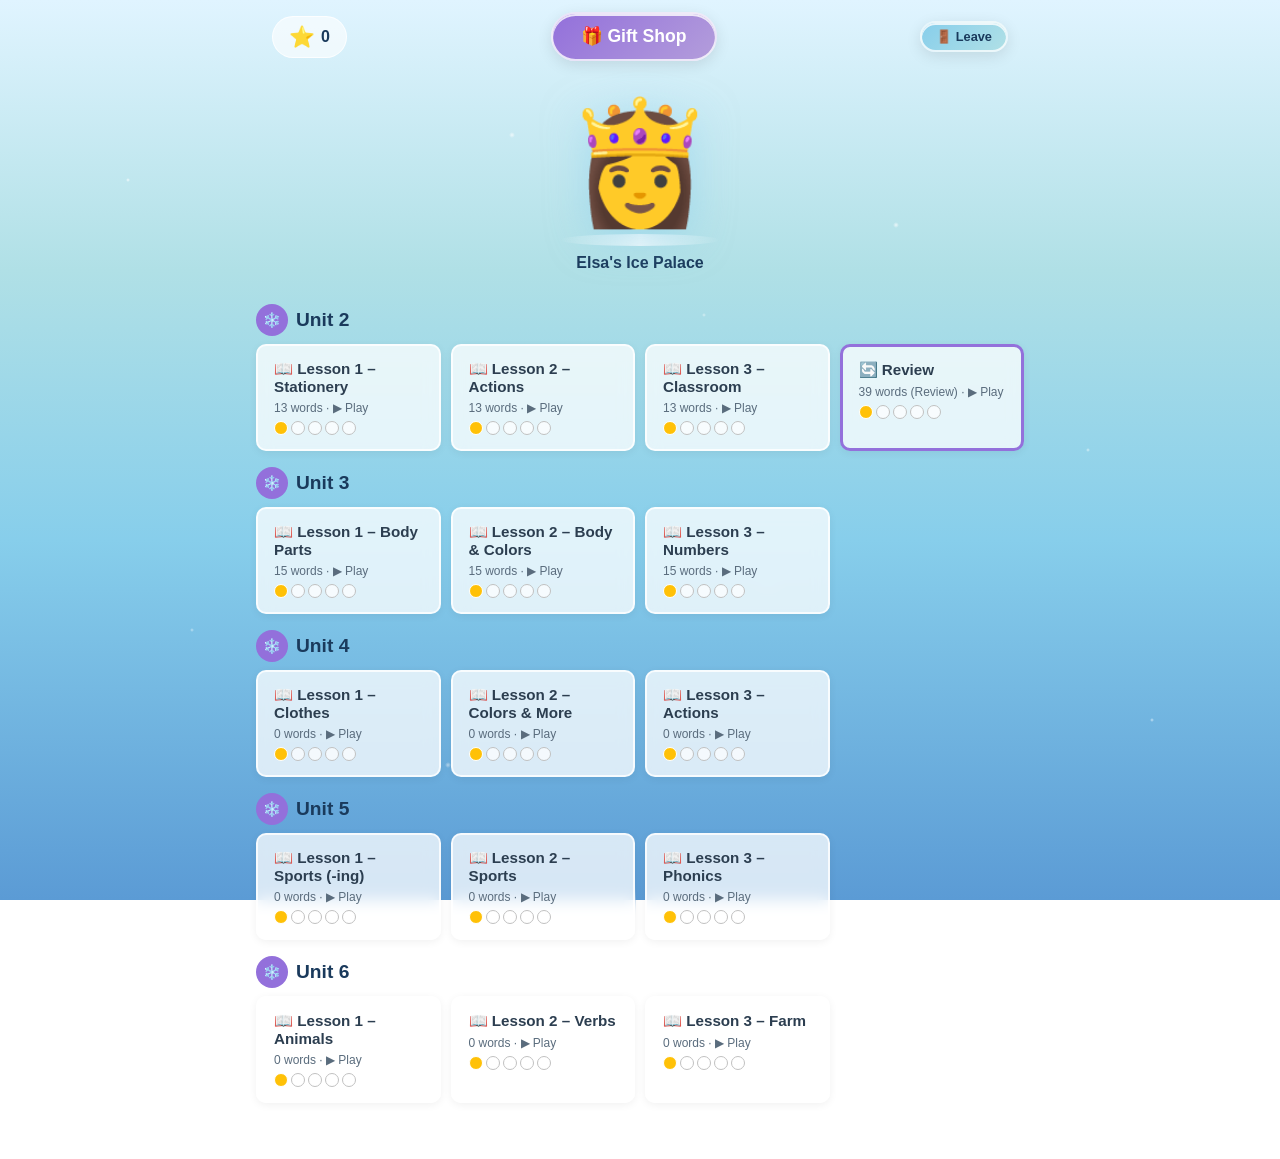
==== index.html @ 1f4bbca7 "Initial commit: Frozen Word Quest" ====
<!DOCTYPE html>
<html lang="en">
<head>
<meta charset="UTF-8">
<meta name="viewport" content="width=device-width, initial-scale=1.0">
<title>Frozen Word Quest — Elsa's Ice Palace</title>
<link rel="stylesheet" href="shared/frozen-theme.css">
<style>
  .container { max-width: 800px; margin: 0 auto; padding: 0 16px 40px; position: relative; z-index: 1; }

  /* Top bar */
  .top-bar {
    display: flex; justify-content: space-between; align-items: center;
    padding: 12px 16px; gap: 12px; flex-wrap: wrap;
  }

  /* Elsa's Castle */
  .elsa-stage {
    text-align: center; padding: 20px 16px; position: relative;
  }
  .elsa-figure {
    font-size: 120px; position: relative; display: inline-block;
    transition: all 0.4s;
    filter: drop-shadow(0 8px 20px rgba(135,206,235,0.5));
  }
  .elsa-platform {
    width: 160px; height: 12px; margin: 0 auto 8px;
    background: linear-gradient(90deg, transparent, rgba(255,255,255,0.4), rgba(255,255,255,0.8), rgba(255,255,255,0.4), transparent);
    border-radius: 50%;
  }

  /* Snowflakes around Elsa */
  .snowflake-deco {
    position: absolute; font-size: 28px; animation: floatSnow 3s ease-in-out infinite;
  }
  .snowflake-deco:nth-child(1) { top: 10px; left: 10px; animation-delay: 0s; }
  .snowflake-deco:nth-child(2) { top: 20px; right: 10px; animation-delay: 0.8s; }
  .snowflake-deco:nth-child(3) { bottom: 30px; left: 0; animation-delay: 1.6s; }
  .snowflake-deco:nth-child(4) { bottom: 20px; right: 5px; animation-delay: 2.4s; }
  @keyframes floatSnow {
    0%,100% { transform: translateY(0) rotate(0deg); opacity: 0.7; }
    50% { transform: translateY(-12px) rotate(180deg); opacity: 1; }
  }

  /* Unit & Lesson grid */
  .unit-section { margin-top: 12px; }
  .unit-section h2 {
    font-size: 1.2rem; color: var(--deep-blue); margin-bottom: 8px;
    display: flex; align-items: center; gap: 8px;
  }
  .unit-section h2 .unit-num {
    display: inline-flex; width: 32px; height: 32px; border-radius: 50%;
    background: var(--frost-purple); color: white; align-items: center; justify-content: center;
    font-size: 0.9rem;
  }
  .unit-section.locked h2 .unit-num { background: #aaa; }
  .unit-section.locked { opacity: 0.6; }

  .lesson-grid {
    display: grid; grid-template-columns: repeat(auto-fill, minmax(180px, 1fr));
    gap: 10px; margin-bottom: 16px;
  }
  .lesson-card {
    display: flex; flex-direction: column; gap: 6px;
    padding: 14px 16px;
    background: rgba(255,255,255,0.75);
    backdrop-filter: blur(8px);
    border-radius: var(--radius-sm);
    border: 2px solid rgba(255,255,255,0.8);
    cursor: pointer;
    transition: all 0.2s;
    text-decoration: none;
    color: var(--text-dark);
    box-shadow: 0 2px 8px rgba(0,0,0,0.06);
  }
  .lesson-card:hover {
    transform: translateY(-2px);
    box-shadow: var(--shadow-lg);
  }
  .lesson-card.locked {
    opacity: 0.5; cursor: not-allowed;
    pointer-events: none;
    filter: grayscale(40%);
  }
  .lesson-card .lesson-title {
    font-weight: 700; font-size: 0.95rem;
  }
  .lesson-card .lesson-subtitle {
    font-size: 0.75rem; color: var(--text-light);
  }
  .lesson-card .stage-dots {
    display: flex; gap: 3px;
  }
  .stage-dot {
    width: 14px; height: 14px; border-radius: 50%;
    background: rgba(255,255,255,0.7);
    border: 1.5px solid var(--frost-silver);
  }
  .stage-dot.done {
    background: var(--correct-green); border-color: white;
  }
  .stage-dot.current {
    background: var(--star-yellow); border-color: white;
  }

  /* Gift Shop Modal */
  .modal-overlay {
    display: none; position: fixed; top: 0; left: 0;
    width: 100%; height: 100%; z-index: 1000;
    background: rgba(0,0,0,0.5);
    justify-content: center; align-items: center;
  }
  .modal-overlay.show { display: flex; }

  .modal {
    background: white;
    border-radius: var(--radius);
    padding: 24px;
    max-width: 580px; width: 94%; max-height: 88vh;
    overflow-y: auto;
    box-shadow: var(--shadow-lg);
    position: relative;
    border: 3px solid var(--ice-light);
  }
  .modal h3 {
    text-align: center; font-size: 1.3rem; color: var(--deep-blue); margin-bottom: 16px;
  }
  .modal .close-btn {
    position: absolute; top: 12px; right: 16px;
    font-size: 1.5rem; cursor: pointer; color: var(--text-light);
    background: none; border: none;
  }
  .shop-grid {
    display: grid; grid-template-columns: repeat(auto-fill, minmax(120px, 1fr));
    gap: 10px;
  }
  .shop-item {
    display: flex; flex-direction: column; align-items: center; gap: 4px;
    padding: 12px 8px; border-radius: var(--radius-sm);
    background: var(--snow-white); border: 2px solid var(--ice-light);
    cursor: pointer; transition: all 0.2s;
  }
  .shop-item:hover { transform: translateY(-2px); box-shadow: var(--shadow); }
  .shop-item.owned { border-color: var(--correct-green); background: #E8F5E9; }
  .shop-item .item-emoji { font-size: 2rem; }
  .shop-item .item-name { font-size: 0.75rem; font-weight: 600; text-align: center; }
  .shop-item .item-cost { font-size: 0.7rem; color: var(--gold); }

  /* Equipped badge */
  .equipped-badge {
    font-size: 0.65rem; background: var(--frost-purple); color: white;
    padding: 2px 8px; border-radius: 10px;
  }

  /* Tab navigation for shop */
  .shop-tabs {
    display: flex; gap: 4px; margin-bottom: 12px; justify-content: center;
  }
  .shop-tab {
    padding: 6px 16px; border-radius: 16px;
    background: rgba(255,255,255,0.6); border: 1px solid var(--ice-light);
    cursor: pointer; font-size: 0.85rem; font-weight: 600;
    transition: all 0.2s;
  }
  .shop-tab.active {
    background: var(--frost-purple); color: white; border-color: var(--frost-purple);
  }

  /* Sparkle animation for earning stars */
  .stars-earned {
    position: fixed; top: 50%; left: 50%; transform: translate(-50%, -50%);
    font-size: 3rem; z-index: 2000; pointer-events: none;
    animation: starUp 1.5s ease-out forwards;
  }
  @keyframes starUp {
    0% { opacity: 1; transform: translate(-50%,-50%) scale(0.5); }
    50% { opacity: 1; transform: translate(-50%,-80%) scale(1.3); }
    100% { opacity: 0; transform: translate(-50%,-120%) scale(0.8); }
  }
</style>
</head>
<body>

<div class="container">

  <!-- Top Bar -->
  <div class="top-bar">
    <div class="star-bar" id="starBar">
      <span class="star-icon">⭐</span>
      <span id="starCount">0</span>
    </div>
    <button class="ice-btn purple" onclick="openShop()">🎁 Gift Shop</button>
    <button class="ice-btn" onclick="logout()" style="font-size:0.8rem;padding:6px 14px;">🚪 Leave</button>
  </div>

  <!-- Elsa Stage -->
  <div class="elsa-stage">
    <div class="elsa-figure" id="elsaFigure">👸</div>
    <div class="elsa-platform"></div>
    <p style="color:var(--deep-blue);font-weight:700;margin-top:4px;">Elsa's Ice Palace</p>
  </div>

  <!-- Unit & Lesson Grid -->
  <div id="unitGrid"></div>

</div>

<!-- Gift Shop Modal -->
<div class="modal-overlay" id="shopModal">
  <div class="modal" id="shopModalInner">
    <button class="close-btn" onclick="closeShop()">✕</button>
    <h3>🎁 Elsa's Gift Shop</h3>
    <div class="star-bar" style="justify-content:center;margin-bottom:12px;">
      <span class="star-icon">⭐</span>
      <span id="shopStarCount">0</span>
      <span>available</span>
    </div>

    <!-- Main Tabs -->
    <div class="shop-tabs" id="mainTabs">
      <button class="shop-tab active" data-maintab="shop" onclick="switchMainTab('shop')">🛍️ Shop</button>
      <button class="shop-tab" data-maintab="inventory" onclick="switchMainTab('inventory')">🎒 My Items</button>
      <button class="shop-tab" data-maintab="dressup" onclick="switchMainTab('dressup')">👗 Dress Up</button>
    </div>

    <!-- Sub-tabs for Shop (food/clothes/accessories) -->
    <div class="shop-tabs" id="subTabs">
      <button class="shop-tab active" data-shoptab="food" onclick="switchShopTab('food')">🍰 Food</button>
      <button class="shop-tab" data-shoptab="clothes" onclick="switchShopTab('clothes')">👗 Clothes</button>
      <button class="shop-tab" data-shoptab="accessories" onclick="switchShopTab('accessories')">💎 Accessories</button>
    </div>

    <!-- Shop Grid -->
    <div class="shop-grid" id="shopGrid"></div>

    <!-- Inventory Grid -->
    <div class="shop-grid" id="inventoryGrid" style="display:none;"></div>

    <!-- Dress Up Area -->
    <div id="dressupArea" style="display:none;text-align:center;">
      <div id="elsaFullBody" style="position:relative;width:240px;height:340px;margin:8px auto;">
        <!-- Head -->
        <div id="elsaHead" style="position:absolute;top:0;left:50%;transform:translateX(-50%);width:80px;height:80px;background:#FFE0BD;border-radius:50%;border:2px solid #E8C9A0;z-index:5;">
          <!-- Hair -->
          <div style="position:absolute;top:-10px;left:-6px;width:92px;height:55px;background:#FFD54F;border-radius:50% 50% 0 0;"></div>
          <!-- Braid -->
          <div style="position:absolute;top:28px;left:-12px;width:14px;height:55px;background:#FFD54F;border-radius:0 0 7px 7px;"></div>
          <!-- Eyes -->
          <div style="position:absolute;top:30px;left:18px;width:8px;height:10px;background:white;border-radius:50%;"></div>
          <div style="position:absolute;top:31px;left:20px;width:4px;height:4px;background:#333;border-radius:50%;"></div>
          <div style="position:absolute;top:30px;left:48px;width:8px;height:10px;background:white;border-radius:50%;"></div>
          <div style="position:absolute;top:31px;left:50px;width:4px;height:4px;background:#333;border-radius:50%;"></div>
          <!-- Smile -->
          <div style="position:absolute;top:46px;left:28px;width:18px;height:7px;border-bottom:2.5px solid #E57373;border-radius:0 0 9px 9px;"></div>
          <!-- Blush -->
          <div style="position:absolute;top:38px;left:10px;width:11px;height:6px;background:#FFCDD2;border-radius:50%;opacity:0.6;"></div>
          <div style="position:absolute;top:38px;left:54px;width:11px;height:6px;background:#FFCDD2;border-radius:50%;opacity:0.6;"></div>
        </div>
        <!-- Neck -->
        <div style="position:absolute;top:78px;left:50%;transform:translateX(-50%);width:20px;height:14px;background:#FFE0BD;z-index:4;"></div>
        <!-- Body/Torso -->
        <div id="elsaTorso" style="position:absolute;top:90px;left:50%;transform:translateX(-50%);width:66px;height:70px;background:#64B5F6;border-radius:14px 14px 3px 3px;z-index:3;">
          <!-- Belt -->
          <div style="position:absolute;top:0;left:7px;width:52px;height:5px;background:#0D47A1;border-radius:2px;"></div>
          <!-- Snowflake -->
          <div style="position:absolute;top:22px;left:20px;font-size:18px;color:white;opacity:0.3;">❄</div>
        </div>
        <!-- Arms -->
        <div style="position:absolute;top:96px;left:62px;width:13px;height:52px;background:#FFE0BD;border-radius:6px;z-index:2;"></div>
        <div style="position:absolute;top:96px;right:62px;width:13px;height:52px;background:#FFE0BD;border-radius:6px;z-index:2;"></div>
        <!-- Dress/skirt overlay -->
        <div id="elsaClothesLayer" style="position:absolute;top:80px;left:50%;transform:translateX(-50%);font-size:90px;z-index:4;pointer-events:none;line-height:1;"></div>
        <!-- Legs -->
        <div style="position:absolute;top:158px;left:54px;width:14px;height:50px;background:#FFE0BD;border-radius:7px;z-index:2;"></div>
        <div style="position:absolute;top:158px;right:54px;width:14px;height:50px;background:#FFE0BD;border-radius:7px;z-index:2;"></div>
        <!-- Shoes -->
        <div style="position:absolute;top:204px;left:48px;width:22px;height:10px;background:#1565C0;border-radius:10px 4px 4px 10px;z-index:2;"></div>
        <div style="position:absolute;top:204px;right:48px;width:22px;height:10px;background:#1565C0;border-radius:4px 10px 10px 4px;z-index:2;"></div>
        <!-- Accessory overlay -->
        <div id="elsaAccLayer" style="position:absolute;top:-22px;left:50%;transform:translateX(-50%);font-size:42px;z-index:6;pointer-events:none;line-height:1;"></div>
      </div>
      <p style="font-size:0.8rem;color:var(--text-light);margin-top:4px;">Click an item below to dress Elsa</p>
      <div class="shop-grid" id="dressupItems"></div>
    </div>
  </div>
</div>

<script src="data/words.js"></script>
<script src="shared/storage.js"></script>
<script src="shared/tts.js"></script>

<script>
// ========================================
// Login check — skip for debugging
// ========================================
const SKIP_LOGIN = true;

// ========================================
// Init
// ========================================
const state = Storage.load();

function init() {
  try {
    var nUnits = typeof WORD_DATA !== 'undefined' ? Object.keys(WORD_DATA).length : 'WORD_DATA undefined!';
    document.getElementById('elsaFigure').textContent = '👸 v' + nUnits;
    updateStarDisplay();
    renderUnits();
  } catch(e) {
    document.getElementById('unitGrid').innerHTML = '<div class="frost-card" style="margin:20px;padding:20px;background:#FFEBEE;border:3px solid #F44336;"><h2>❌ Error</h2><p>' + e.message + '</p></div>';
  }
}

function logout() {
  localStorage.removeItem('frozen_word_quest_login');
  window.location.href = 'login.html';
}

function updateStarDisplay() {
  const s = Storage.load();
  document.getElementById('starCount').textContent = s.stars;
  document.getElementById('shopStarCount').textContent = s.stars;
}

function renderUnits() {
  const grid = document.getElementById('unitGrid');
  grid.innerHTML = '';

  for (const [unitId, unitData] of Object.entries(WORD_DATA)) {
    const section = document.createElement('div');
    section.className = 'unit-section';
    section.innerHTML = `
      <h2>
        <span class="unit-num">❄️</span>
        ${unitData.title}
      </h2>
    `;

    const lessonGrid = document.createElement('div');
    lessonGrid.className = 'lesson-grid';

    for (const [lessonId, lessonData] of Object.entries(unitData.lessons)) {
      const isReview = lessonId === 'review';
      const hasWords = isReview || (lessonData.words && lessonData.words.length > 0);

      // Get progress
      const prog = Storage.getProgress(unitId, lessonId);
      const stages = ['story','listen','wordsearch','match','boss'];
      const completedStages = stages.filter(s => prog[s] !== undefined).length;
      const lessonCompleted = prog.completed;

      const card = document.createElement('a');
      card.className = 'lesson-card';
      if (isReview) card.style.borderColor = 'var(--frost-purple)';
      if (isReview) card.style.borderWidth = '3px';

      if (hasWords) {
        card.href = isReview
          ? `stages/1-flashcard.html?unit=${unitId}&lesson=review`
          : `stages/1-story.html?unit=${unitId}&lesson=${lessonId}`;
      }

      // Stage dots
      let dotsHtml = '';
      stages.forEach((s, i) => {
        let dotClass = '';
        if (prog[s] !== undefined) dotClass = 'done';
        else if (!lessonCompleted && i === completedStages) dotClass = 'current';
        dotsHtml += `<span class="stage-dot ${dotClass}"></span>`;
      });

      const wordCount = isReview ? '39 words (Review)' : (lessonData.words ? lessonData.words.length + ' words' : 'Coming soon');
      card.innerHTML = `
        <div class="lesson-title">${isReview ? '🔄 ' : '📖 '}${lessonData.title}</div>
        <div class="lesson-subtitle">${wordCount} · ${lessonCompleted ? '✅ Complete' : (completedStages > 0 ? completedStages + '/5 done' : '▶ Play')}</div>
        <div class="stage-dots">${dotsHtml}</div>
      `;

      lessonGrid.appendChild(card);
    }

    section.appendChild(lessonGrid);
    grid.appendChild(section);
  }
}

// ========================================
// Gift Shop
// ========================================
let currentMainTab = 'shop';
let currentShopCategory = 'food';

function openShop() {
  document.getElementById('shopModal').classList.add('show');
  document.getElementById('shopStarCount').textContent = Storage.load().stars;
  switchMainTab('shop');
}

function closeShop() {
  document.getElementById('shopModal').classList.remove('show');
  updateStarDisplay();
  renderUnits();
  updateElsaAppearance();
}

// Main tab switch: Shop / Inventory / Dress Up
function switchMainTab(tab) {
  currentMainTab = tab;
  // Highlight tab
  document.querySelectorAll('#mainTabs .shop-tab').forEach(t => {
    t.classList.toggle('active', t.dataset.maintab === tab);
  });
  // Show/hide sections
  document.getElementById('subTabs').style.display = tab === 'shop' ? 'flex' : 'none';
  document.getElementById('shopGrid').style.display = tab === 'shop' ? 'grid' : 'none';
  document.getElementById('inventoryGrid').style.display = tab === 'inventory' ? 'grid' : 'none';
  document.getElementById('dressupArea').style.display = tab === 'dressup' ? 'block' : 'none';

  if (tab === 'shop') renderShop();
  if (tab === 'inventory') renderInventory();
  if (tab === 'dressup') renderDressUp();
}

// Shop sub-tabs
function switchShopTab(cat) {
  currentShopCategory = cat;
  document.querySelectorAll('#subTabs .shop-tab').forEach(t => {
    t.classList.toggle('active', t.dataset.shoptab === cat);
  });
  renderShop();
}

// Render shop (buy items)
function renderShop() {
  const grid = document.getElementById('shopGrid');
  const s = Storage.load();
  const items = GIFT_SHOP[currentShopCategory];

  grid.innerHTML = items.map(item => {
    const owned = s.inventory.includes(item.id);
    const canBuy = !owned && s.stars >= item.cost;

    return `
      <div class="shop-item ${owned ? 'owned' : ''}" onclick="${owned ? '' : `buyItem('${item.id}', '${currentShopCategory}')`}">
        <span class="item-emoji">${item.emoji}</span>
        <span class="item-name">${item.name}</span>
        ${owned ? '<span class="equipped-badge" style="background:#4CAF50;">Owned</span>' :
          `<span class="item-cost">⭐ ${item.cost}</span>`}
      </div>
    `;
  }).join('');
}

function buyItem(itemId, category) {
  const result = Storage.buyItem(itemId, category);
  if (result.success) {
    const item = GIFT_SHOP[category].find(i => i.id === itemId);
    showStarsEarned(-1 * item.cost);
    updateStarDisplay();
    renderShop();
  } else {
    alert(result.reason === 'Not enough stars' ? 'Not enough stars! ⭐ Complete more stages to earn stars.' : result.reason);
  }
}

// Render inventory (my items)
function renderInventory() {
  const grid = document.getElementById('inventoryGrid');
  const s = Storage.load();
  let allOwned = [];

  for (const [cat, items] of Object.entries(GIFT_SHOP)) {
    items.forEach(item => {
      if (s.inventory.includes(item.id)) {
        allOwned.push({ ...item, category: cat });
      }
    });
  }

  if (allOwned.length === 0) {
    grid.innerHTML = '<p style="text-align:center;color:var(--text-light);grid-column:1/-1;padding:20px;">No items yet. Earn stars and buy gifts!</p>';
    return;
  }

  grid.innerHTML = allOwned.map(item => {
    const equipped = (item.category === 'clothes' && s.outfit.clothes === item.id) ||
                    (item.category === 'accessories' && s.outfit.accessory === item.id);
    return `
      <div class="shop-item owned">
        <span class="item-emoji">${item.emoji}</span>
        <span class="item-name">${item.name}</span>
        ${equipped ? '<span class="equipped-badge">Wearing</span>' :
          `<span class="equipped-badge" style="background:#4CAF50;">Owned</span>`}
      </div>
    `;
  }).join('');
}

// Render dress-up area
function renderDressUp() {
  const s = Storage.load();
  const grid = document.getElementById('dressupItems');

  // Update Elsa's look
  updateDressUpElsa();

  // Show owned clothes + accessories
  let dressItems = [];
  for (const cat of ['clothes', 'accessories']) {
    GIFT_SHOP[cat].forEach(item => {
      if (s.inventory.includes(item.id)) {
        dressItems.push({ ...item, category: cat });
      }
    });
  }

  if (dressItems.length === 0) {
    grid.innerHTML = '<p style="text-align:center;color:var(--text-light);grid-column:1/-1;padding:20px;">Buy some clothes first! Go to 🛍️ Shop.</p>';
    return;
  }

  grid.innerHTML = dressItems.map(item => {
    const equipped = (item.category === 'clothes' && s.outfit.clothes === item.id) ||
                    (item.category === 'accessories' && s.outfit.accessory === item.id);
    return `
      <div class="shop-item ${equipped ? 'owned' : ''}"
           style="${equipped ? 'border-color:var(--frost-purple);border-width:3px;' : ''}"
           onclick="equipOnElsa('${item.id}', '${item.category}')">
        <span class="item-emoji">${item.emoji}</span>
        <span class="item-name">${item.name}</span>
        ${equipped ? '<span class="equipped-badge">Wearing</span>' : '<span style="font-size:0.65rem;color:var(--frost-purple);">Tap to wear</span>'}
      </div>
    `;
  }).join('');
}

function equipOnElsa(itemId, category) {
  const s = Storage.load();
  // If already equipped, unequip it
  if ((category === 'clothes' && s.outfit.clothes === itemId) ||
      (category === 'accessories' && s.outfit.accessory === itemId)) {
    Storage.equipOutfit(category, null);
  } else {
    Storage.equipOutfit(category, itemId);
  }
  renderDressUp();
  updateElsaAppearance();
  updateDressUpElsa();
}

function updateDressUpElsa() {
  const s = Storage.load();
  const accLayer = document.getElementById('elsaAccLayer');
  const clothLayer = document.getElementById('elsaClothesLayer');

  if (s.outfit.accessory) {
    const acc = GIFT_SHOP.accessories.find(i => i.id === s.outfit.accessory);
    accLayer.textContent = acc ? acc.emoji : '';
  } else {
    accLayer.textContent = '';
  }

  if (s.outfit.clothes) {
    const cloth = GIFT_SHOP.clothes.find(i => i.id === s.outfit.clothes);
    clothLayer.textContent = cloth ? cloth.emoji : '';
  } else {
    clothLayer.textContent = '';
  }
}

// Update main page Elsa — always show just the basic Elsa
function updateElsaAppearance() {
  document.getElementById('elsaFigure').textContent = '👸';
}

// Allow equipping null (unequip) in storage
// (storage.js already handles this — equipOutfit with null works)

function showStarsEarned(amount) {
  const el = document.createElement('div');
  el.className = 'stars-earned';
  el.textContent = amount > 0 ? `+${amount} ⭐` : `${amount} ⭐`;
  document.body.appendChild(el);
  setTimeout(() => el.remove(), 1500);
}

// Init on load
init();
updateElsaAppearance();
</script>

</body>
</html>
---- shared/frozen-theme.css ----
/* ========================================
   Frozen (冰雪奇缘) Theme — Word Game
   ======================================== */

:root {
  --ice-blue: #87CEEB;
  --ice-light: #B0E0E6;
  --ice-pale: #E0F4FF;
  --snow-white: #F5F9FC;
  --frost-purple: #9370DB;
  --frost-purple-light: #B39DDB;
  --frost-silver: #C0C0C0;
  --deep-blue: #1a3a5c;
  --gold: #FFD700;
  --gold-light: #FFED4A;
  --star-yellow: #FFC107;
  --correct-green: #4CAF50;
  --wrong-red: #F44336;
  --text-dark: #2c3e50;
  --text-light: #5a6c7d;
  --shadow: 0 4px 15px rgba(0,0,0,0.1);
  --shadow-lg: 0 8px 30px rgba(0,0,0,0.15);
  --radius: 16px;
  --radius-sm: 10px;
}

* { margin: 0; padding: 0; box-sizing: border-box; }

body {
  font-family: 'Segoe UI', 'PingFang SC', 'Microsoft YaHei', sans-serif;
  background: linear-gradient(180deg, #E0F4FF 0%, #B0E0E6 30%, #87CEEB 60%, #5B9BD5 100%);
  background-attachment: fixed;
  min-height: 100vh;
  color: var(--text-dark);
  overflow-x: hidden;
  position: relative;
}

/* Snowflake background animation */
body::before {
  content: '';
  position: fixed; top: 0; left: 0; width: 100%; height: 100%;
  pointer-events: none; z-index: 0;
  background-image:
    radial-gradient(2px 2px at 10% 20%, rgba(255,255,255,0.8), transparent),
    radial-gradient(2px 2px at 25% 45%, rgba(255,255,255,0.6), transparent),
    radial-gradient(3px 3px at 40% 15%, rgba(255,255,255,0.7), transparent),
    radial-gradient(2px 2px at 55% 35%, rgba(255,255,255,0.5), transparent),
    radial-gradient(3px 3px at 70% 25%, rgba(255,255,255,0.7), transparent),
    radial-gradient(2px 2px at 85% 50%, rgba(255,255,255,0.6), transparent),
    radial-gradient(2px 2px at 15% 70%, rgba(255,255,255,0.5), transparent),
    radial-gradient(3px 3px at 60% 65%, rgba(255,255,255,0.7), transparent),
    radial-gradient(2px 2px at 90% 80%, rgba(255,255,255,0.6), transparent),
    radial-gradient(3px 3px at 35% 85%, rgba(255,255,255,0.5), transparent);
  animation: snowDrift 20s linear infinite;
}

@keyframes snowDrift {
  0% { transform: translateY(0); }
  100% { transform: translateY(-30px); }
}

/* Frosted glass card */
.frost-card {
  background: rgba(255,255,255,0.75);
  backdrop-filter: blur(12px);
  -webkit-backdrop-filter: blur(12px);
  border-radius: var(--radius);
  border: 2px solid rgba(255,255,255,0.8);
  box-shadow: var(--shadow), inset 0 1px 0 rgba(255,255,255,0.6);
  padding: 24px;
}

/* Ice button */
.ice-btn {
  display: inline-flex; align-items: center; justify-content: center; gap: 8px;
  padding: 12px 28px;
  background: linear-gradient(135deg, var(--ice-blue), var(--ice-light));
  border: 2px solid rgba(255,255,255,0.8);
  border-radius: 32px;
  color: var(--deep-blue);
  font-size: 1.1rem; font-weight: 700;
  cursor: pointer;
  box-shadow: var(--shadow), inset 0 2px 0 rgba(255,255,255,0.8);
  transition: all 0.2s;
  position: relative; z-index: 1;
  user-select: none;
  text-decoration: none;
}
.ice-btn:hover {
  transform: translateY(-2px);
  box-shadow: var(--shadow-lg), inset 0 2px 0 rgba(255,255,255,0.8);
}
.ice-btn:active {
  transform: translateY(0);
  box-shadow: 0 2px 6px rgba(0,0,0,0.1);
}
.ice-btn.purple {
  background: linear-gradient(135deg, var(--frost-purple), var(--frost-purple-light));
  color: white;
}
.ice-btn.gold {
  background: linear-gradient(135deg, var(--gold), var(--gold-light));
  color: var(--deep-blue);
}
.ice-btn:disabled {
  opacity: 0.5; cursor: not-allowed; pointer-events: none;
}

/* Snowflake decoration */
.snowflake-icon {
  font-size: 1.4em;
  animation: spin 8s linear infinite;
  display: inline-block;
}
@keyframes spin {
  from { transform: rotate(0deg); }
  to { transform: rotate(360deg); }
}

/* Star display */
.star-bar {
  display: flex; align-items: center; gap: 6px;
  padding: 8px 16px;
  background: rgba(255,255,255,0.6);
  border-radius: 24px;
  font-weight: 700; font-size: 1rem;
  color: var(--deep-blue);
  border: 1px solid rgba(255,255,255,0.8);
}
.star-bar .star-icon { font-size: 1.3em; }

/* Page header */
.page-header {
  text-align: center; padding: 20px 16px 8px;
  position: relative; z-index: 1;
}
.page-header h1 {
  font-size: 1.8rem;
  color: var(--deep-blue);
  text-shadow: 0 2px 4px rgba(255,255,255,0.6);
}
.page-header .subtitle {
  color: var(--text-light); font-size: 0.95rem; margin-top: 4px;
}

/* Stage indicator pills */
.stage-pills {
  display: flex; justify-content: center; gap: 8px; flex-wrap: wrap;
  padding: 8px 16px; position: relative; z-index: 1;
}
.stage-pill {
  padding: 6px 14px; border-radius: 20px;
  background: rgba(255,255,255,0.5);
  font-size: 0.8rem; font-weight: 600;
  border: 1px solid rgba(255,255,255,0.6);
  color: var(--text-light);
}
.stage-pill.active {
  background: linear-gradient(135deg, var(--ice-blue), var(--ice-light));
  color: var(--deep-blue);
  border-color: white;
  box-shadow: 0 2px 8px rgba(135,206,235,0.4);
}
.stage-pill.done {
  background: var(--correct-green);
  color: white; border-color: white;
}

/* Word card */
.word-card {
  display: flex; flex-direction: column; align-items: center; gap: 4px;
  padding: 16px 20px;
  background: white;
  border-radius: var(--radius-sm);
  box-shadow: var(--shadow);
  border: 2px solid var(--ice-light);
  cursor: pointer;
  transition: all 0.2s;
  user-select: none;
  min-width: 80px;
}
.word-card:hover {
  transform: translateY(-3px);
  box-shadow: var(--shadow-lg);
  border-color: var(--ice-blue);
}
.word-card .word-emoji { font-size: 2.4rem; }

/* Custom SVG emoji */
.custom-emoji-svg {
  display: inline-block; vertical-align: middle;
}
/* Scene emoji (big) */
.scene-emoji .custom-emoji-svg { width: 72px; height: auto; }
/* Word choice emoji */
.choice-emoji .custom-emoji-svg,
.match-emoji .custom-emoji-svg { width: 48px; height: auto; }
/* Boss choice */
.boss-choice .custom-emoji-svg { width: 48px; height: auto; }
/* Review card */
.rev-emoji .custom-emoji-svg { width: 36px; height: auto; }
.word-card .word-en { font-size: 1.1rem; font-weight: 700; color: var(--deep-blue); }

/* Animation: pop-in */
@keyframes popIn {
  0% { transform: scale(0); opacity: 0; }
  60% { transform: scale(1.15); }
  100% { transform: scale(1); opacity: 1; }
}
.pop-in { animation: popIn 0.4s ease-out forwards; }

/* Animation: sparkle */
@keyframes sparkle {
  0%,100% { opacity: 1; transform: scale(1); }
  50% { opacity: 0.5; transform: scale(1.3); }
}
.sparkle { animation: sparkle 0.6s ease-in-out; }

/* Animation: shake */
@keyframes shake {
  0%,100% { transform: translateX(0); }
  20%,60% { transform: translateX(-6px); }
  40%,80% { transform: translateX(6px); }
}
.shake { animation: shake 0.4s ease; }

/* Snow overlay */
.snow-overlay {
  position: fixed; top: 0; left: 0; width: 100%; height: 100%;
  pointer-events: none; z-index: 9999;
}

/* Progress bar */
.progress-bar {
  width: 100%; height: 8px;
  background: rgba(255,255,255,0.5);
  border-radius: 4px; overflow: hidden;
}
.progress-bar .fill {
  height: 100%;
  background: linear-gradient(90deg, var(--ice-blue), var(--frost-purple));
  border-radius: 4px;
  transition: width 0.5s ease;
}

/* Responsive — phones */
@media (max-width: 600px) {
  .page-header h1 { font-size: 1.4rem; }
  .ice-btn { padding: 10px 20px; font-size: 0.95rem; }
  .frost-card { padding: 16px; }
}

/* iPad / Tablet */
@media (min-width: 601px) and (max-width: 1024px) {
  .container { max-width: 90vw; }
  .page-header h1 { font-size: 1.6rem; }
  .ice-btn { padding: 14px 30px; font-size: 1.1rem; min-height: 48px; }
  .word-btn { padding: 14px 26px; font-size: 1.15rem; min-height: 48px; }
  .word-choice { padding: 16px 18px; font-size: 1.15rem; min-height: 48px; }
  .speaker-btn { width: 80px; height: 80px; font-size: 2.5rem; }
  .letter-cell { width: 44px; height: 44px; font-size: 1.2rem; }
  .choice-card { padding: 22px 18px; }
  .boss-choice { padding: 18px 14px; font-size: 1.1rem; min-height: 52px; }
}

/* iPad touch optimization */
@media (hover: none) and (pointer: coarse) {
  .word-btn, .word-choice, .choice-card, .boss-choice, .match-card, .letter-cell {
    cursor: default;
    -webkit-tap-highlight-color: transparent;
  }
  .word-btn:active, .word-choice:active, .choice-card:active, .boss-choice:active {
    transform: scale(0.95);
  }
}
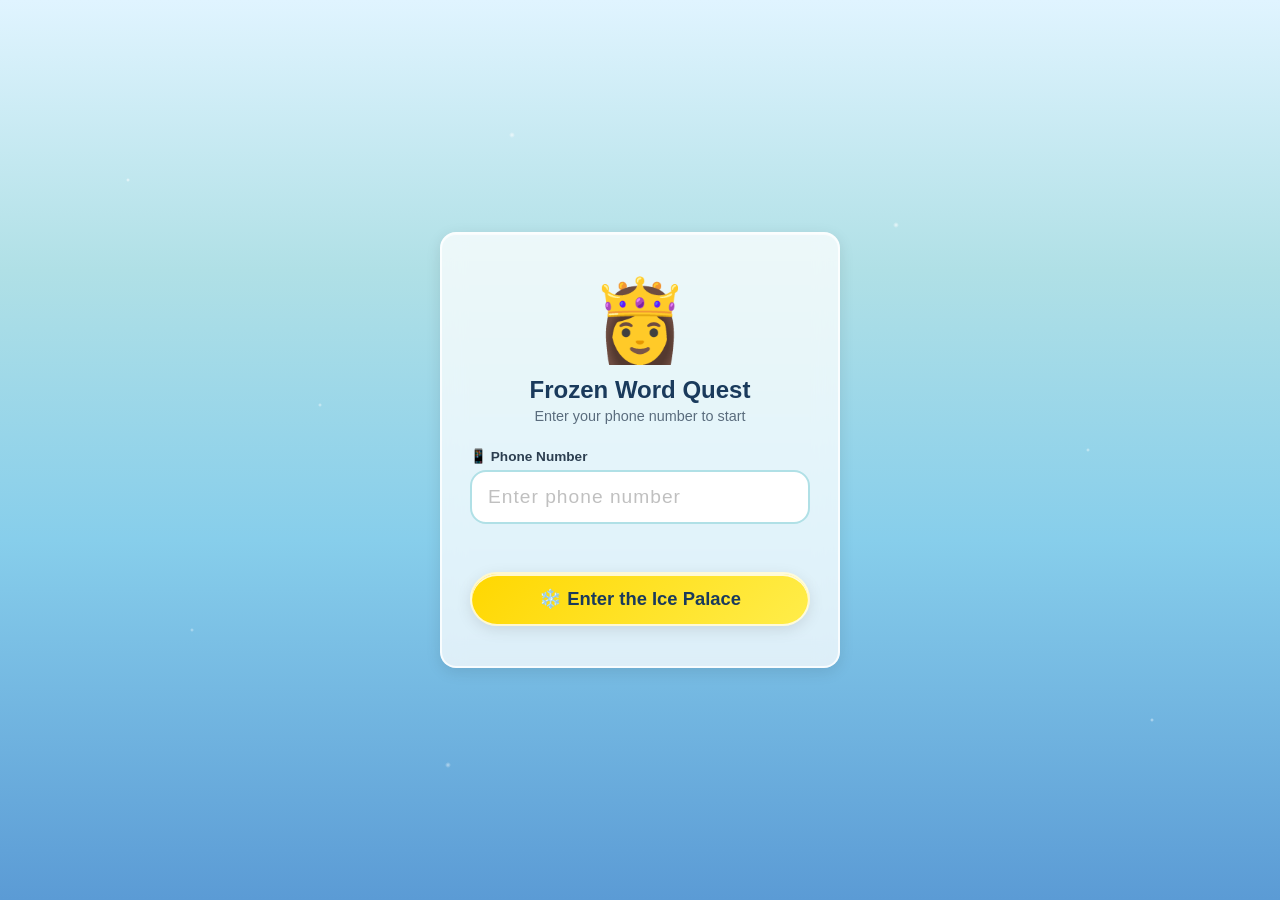
==== commit 5cb36043: "Add files via upload" ====
--- a/index.html
+++ b/index.html
@@ -291,9 +291,23 @@
 
 <script>
 // ========================================
-// Login check — skip for debugging
+// Login check
 // ========================================
-const SKIP_LOGIN = true;
+(function() {
+  const token = localStorage.getItem('frozen_word_quest_login');
+  if (!token) { window.location.href = 'login.html'; return; }
+  try {
+    const data = JSON.parse(atob(token));
+    if (!data.phone || data.expires <= Date.now()) {
+      localStorage.removeItem('frozen_word_quest_login');
+      window.location.href = 'login.html';
+      return;
+    }
+  } catch(e) {
+    window.location.href = 'login.html';
+    return;
+  }
+})();
 
 // ========================================
 // Init
@@ -301,14 +315,8 @@
 const state = Storage.load();
 
 function init() {
-  try {
-    var nUnits = typeof WORD_DATA !== 'undefined' ? Object.keys(WORD_DATA).length : 'WORD_DATA undefined!';
-    document.getElementById('elsaFigure').textContent = '👸 v' + nUnits;
-    updateStarDisplay();
-    renderUnits();
-  } catch(e) {
-    document.getElementById('unitGrid').innerHTML = '<div class="frost-card" style="margin:20px;padding:20px;background:#FFEBEE;border:3px solid #F44336;"><h2>❌ Error</h2><p>' + e.message + '</p></div>';
-  }
+  updateStarDisplay();
+  renderUnits();
 }
 
 function logout() {
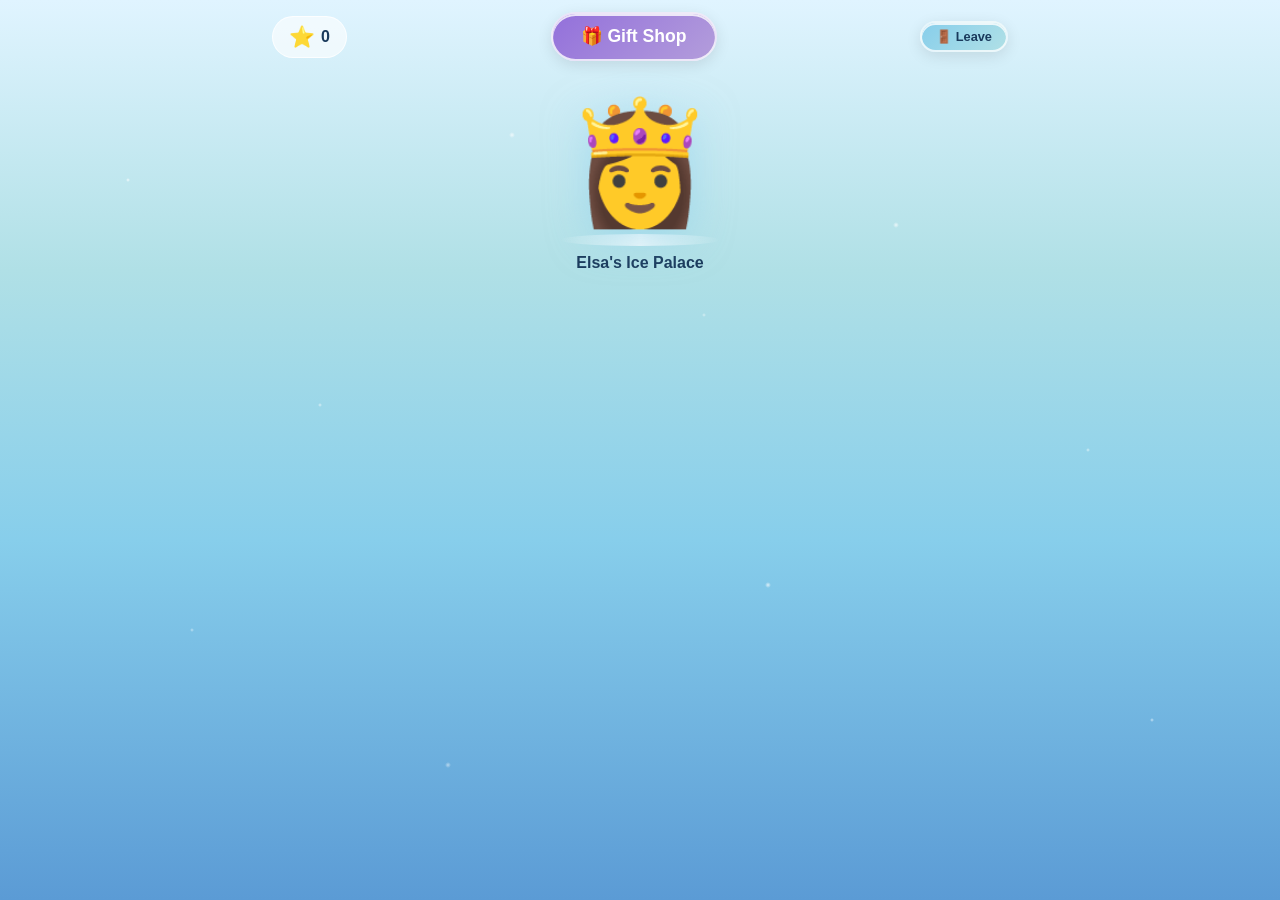
==== commit fd1351dc: "Fix: proper directory structure" ====
--- a/index.html
+++ b/index.html
@@ -291,6 +291,11 @@
 
 <script>
 // ========================================
+<<<<<<< HEAD
+// Login check — skip for debugging
+// ========================================
+const SKIP_LOGIN = true;
+=======
 // Login check
 // ========================================
 (function() {
@@ -308,6 +313,7 @@
     return;
   }
 })();
+>>>>>>> 5cb36043183cd7e51c05900e5e5d95ab3cbd5e2f
 
 // ========================================
 // Init
@@ -315,8 +321,19 @@
 const state = Storage.load();
 
 function init() {
+<<<<<<< HEAD
+  try {
+    var nUnits = typeof WORD_DATA !== 'undefined' ? Object.keys(WORD_DATA).length : 'WORD_DATA undefined!';
+    document.getElementById('elsaFigure').textContent = '👸 v' + nUnits;
+    updateStarDisplay();
+    renderUnits();
+  } catch(e) {
+    document.getElementById('unitGrid').innerHTML = '<div class="frost-card" style="margin:20px;padding:20px;background:#FFEBEE;border:3px solid #F44336;"><h2>❌ Error</h2><p>' + e.message + '</p></div>';
+  }
+=======
   updateStarDisplay();
   renderUnits();
+>>>>>>> 5cb36043183cd7e51c05900e5e5d95ab3cbd5e2f
 }
 
 function logout() {
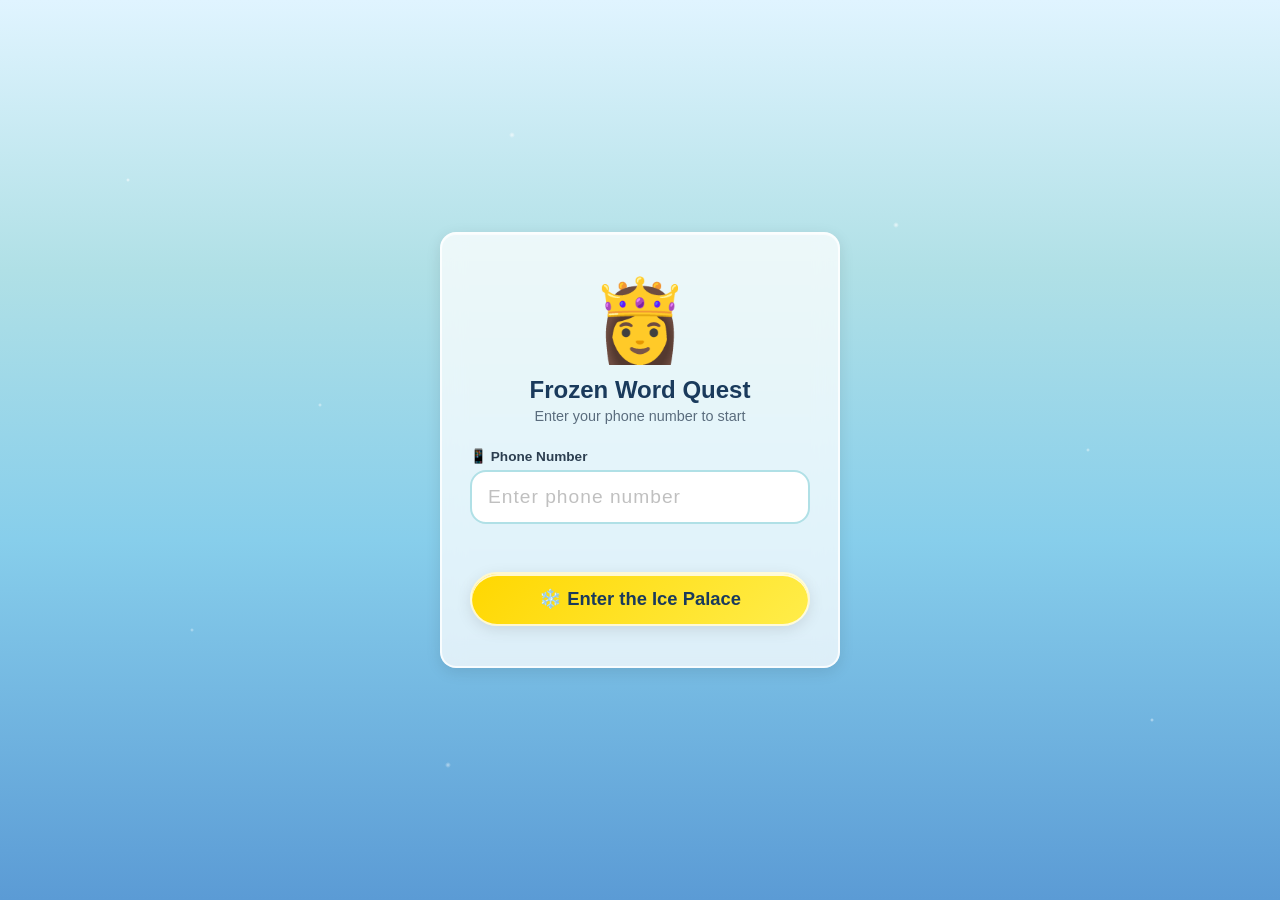
==== commit 7f023161: "Fix merge conflicts" ====
--- a/index.html
+++ b/index.html
@@ -291,11 +291,6 @@
 
 <script>
 // ========================================
-<<<<<<< HEAD
-// Login check — skip for debugging
-// ========================================
-const SKIP_LOGIN = true;
-=======
 // Login check
 // ========================================
 (function() {
@@ -313,7 +308,6 @@
     return;
   }
 })();
->>>>>>> 5cb36043183cd7e51c05900e5e5d95ab3cbd5e2f
 
 // ========================================
 // Init
@@ -321,19 +315,16 @@
 const state = Storage.load();
 
 function init() {
-<<<<<<< HEAD
   try {
-    var nUnits = typeof WORD_DATA !== 'undefined' ? Object.keys(WORD_DATA).length : 'WORD_DATA undefined!';
-    document.getElementById('elsaFigure').textContent = '👸 v' + nUnits;
     updateStarDisplay();
     renderUnits();
+    var grid = document.getElementById('unitGrid');
+    if (!grid.innerHTML.trim()) {
+      grid.innerHTML = '<div class="frost-card" style="margin:20px;padding:20px;"><p>WORD_DATA: ' + (typeof WORD_DATA !== 'undefined' ? Object.keys(WORD_DATA).join(',') : 'UNDEFINED') + '</p></div>';
+    }
   } catch(e) {
-    document.getElementById('unitGrid').innerHTML = '<div class="frost-card" style="margin:20px;padding:20px;background:#FFEBEE;border:3px solid #F44336;"><h2>❌ Error</h2><p>' + e.message + '</p></div>';
-  }
-=======
-  updateStarDisplay();
-  renderUnits();
->>>>>>> 5cb36043183cd7e51c05900e5e5d95ab3cbd5e2f
+    document.getElementById('unitGrid').innerHTML = '<div class="frost-card" style="margin:20px;padding:20px;background:#FFEBEE;border:3px solid #F44336;"><h2>Error</h2><p>' + e.message + '</p></div>';
+  }
 }
 
 function logout() {
